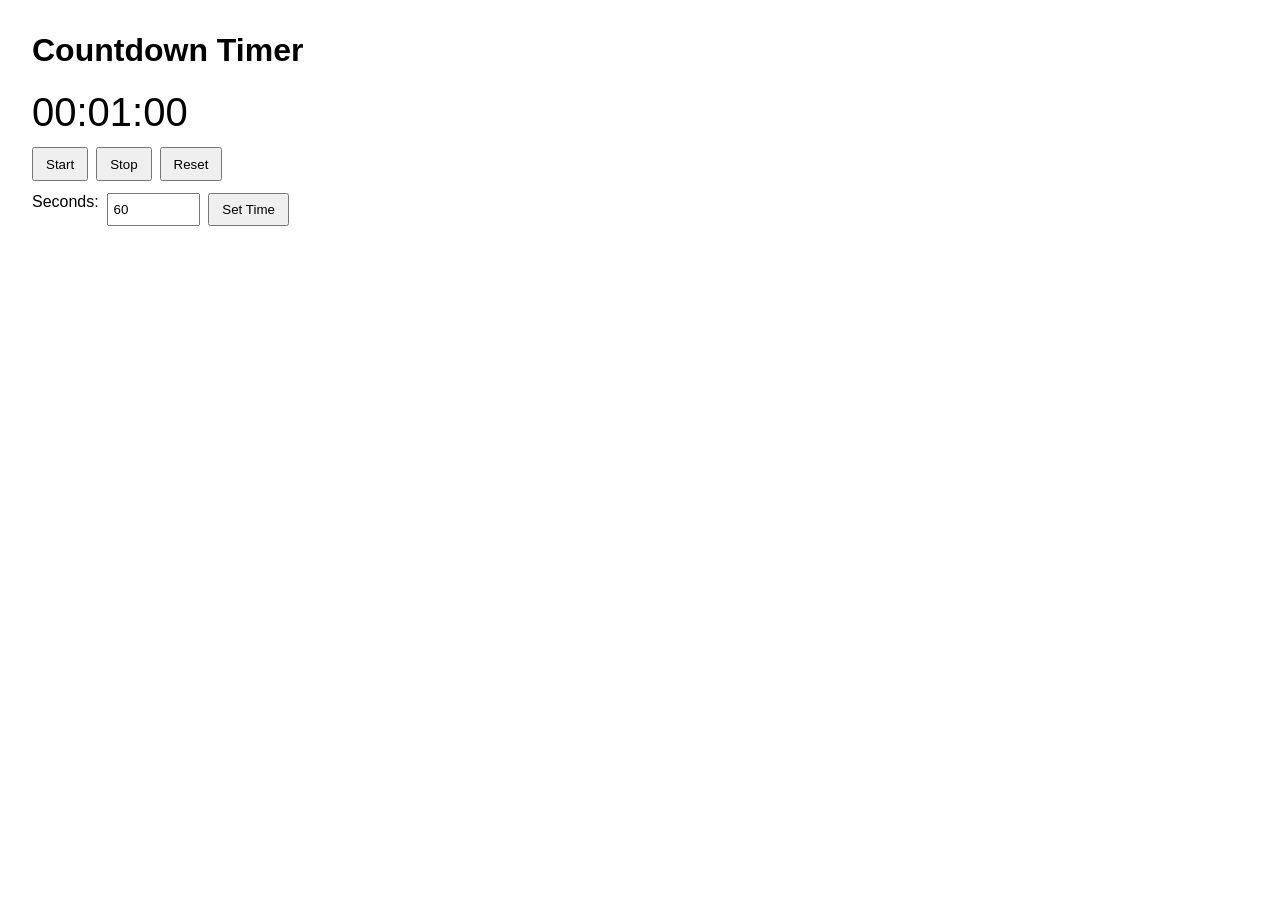
==== index.html @ 99c47308 "Rewrite repo to single HTML countdown timer Agent-Logs-Url: https://github.com/vanmarkic/go-timer/se" ====
<!DOCTYPE html>
<html lang="en">
<head>
  <meta charset="UTF-8">
  <meta name="viewport" content="width=device-width, initial-scale=1.0">
  <title>Countdown Timer</title>
  <style>
    body { font-family: Arial, sans-serif; margin: 2rem; }
    .timer { max-width: 360px; }
    #display { font-size: 2.5rem; margin: 0.75rem 0; font-variant-numeric: tabular-nums; }
    .controls, .set-time { display: flex; gap: 0.5rem; flex-wrap: wrap; margin: 0.75rem 0; }
    input { width: 5rem; padding: 0.3rem; }
    button { padding: 0.45rem 0.75rem; }
  </style>
</head>
<body>
  <main class="timer">
    <h1>Countdown Timer</h1>
    <div id="display" aria-live="polite">00:01:00</div>

    <div class="controls">
      <button id="start" type="button">Start</button>
      <button id="stop" type="button">Stop</button>
      <button id="reset" type="button">Reset</button>
    </div>

    <div class="set-time">
      <label for="seconds">Seconds:</label>
      <input id="seconds" type="number" min="0" step="1" value="60">
      <button id="set" type="button">Set Time</button>
    </div>
  </main>

  <script>
    (() => {
      const display = document.getElementById('display');
      const secondsInput = document.getElementById('seconds');
      const startBtn = document.getElementById('start');
      const stopBtn = document.getElementById('stop');
      const resetBtn = document.getElementById('reset');
      const setBtn = document.getElementById('set');

      let durationSeconds = 60;
      let remainingMs = durationSeconds * 1000;
      let running = false;
      let endTime = 0;
      let intervalId = null;

      function pad(n) {
        return String(n).padStart(2, '0');
      }

      function format(totalSeconds) {
        const s = Math.max(0, totalSeconds | 0);
        const h = Math.floor(s / 3600);
        const m = Math.floor((s % 3600) / 60);
        const sec = s % 60;
        return `${pad(h)}:${pad(m)}:${pad(sec)}`;
      }

      function render(ms) {
        display.textContent = format(Math.ceil(ms / 1000));
      }

      function stopTicker() {
        if (intervalId !== null) {
          clearInterval(intervalId);
          intervalId = null;
        }
      }

      function tick() {
        if (!running) return;
        const msLeft = Math.max(0, endTime - Date.now());
        remainingMs = msLeft;
        render(remainingMs);

        if (msLeft === 0) {
          running = false;
          stopTicker();
        }
      }

      function start() {
        if (running || remainingMs <= 0) return;
        running = true;
        endTime = Date.now() + remainingMs;
        stopTicker();
        tick();
        intervalId = setInterval(tick, 250);
      }

      function stop() {
        if (!running) return;
        remainingMs = Math.max(0, endTime - Date.now());
        running = false;
        stopTicker();
        render(remainingMs);
      }

      function reset() {
        running = false;
        stopTicker();
        remainingMs = durationSeconds * 1000;
        render(remainingMs);
      }

      function setTime() {
        const parsed = Number.parseInt(secondsInput.value, 10);
        const nextSeconds = Number.isFinite(parsed) ? Math.max(0, parsed) : 0;
        durationSeconds = nextSeconds;
        running = false;
        stopTicker();
        remainingMs = durationSeconds * 1000;
        render(remainingMs);
      }

      startBtn.addEventListener('click', start);
      stopBtn.addEventListener('click', stop);
      resetBtn.addEventListener('click', reset);
      setBtn.addEventListener('click', setTime);

      render(remainingMs);
    })();
  </script>
</body>
</html>
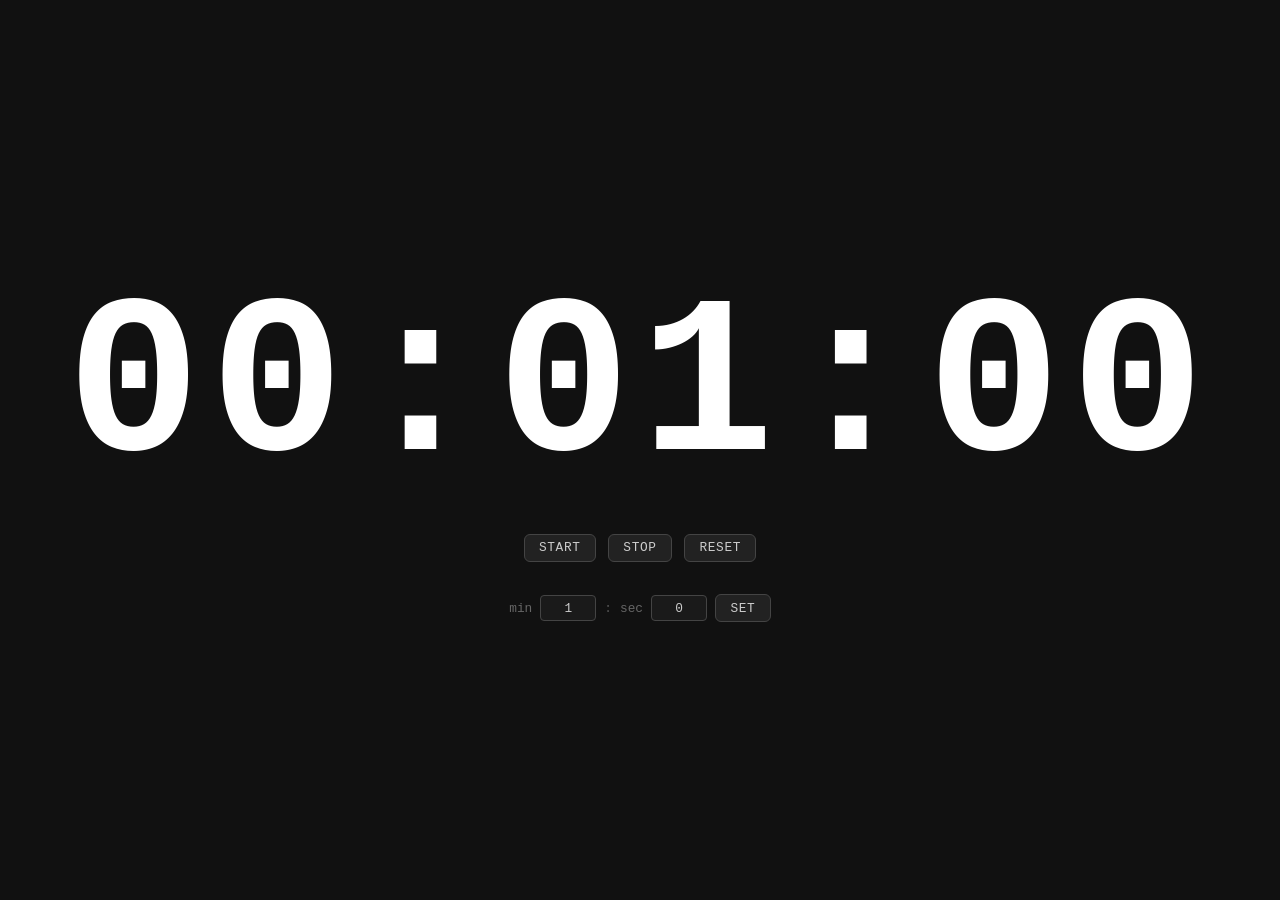
==== commit 3ade1f6d: "Restyle: fullscreen dark bg, large display, small buttons, min+sec inputs Agent-Logs-Url: https://gi" ====
--- a/index.html
+++ b/index.html
@@ -5,80 +5,148 @@
   <meta name="viewport" content="width=device-width, initial-scale=1.0">
   <title>Countdown Timer</title>
   <style>
-    body { font-family: Arial, sans-serif; margin: 2rem; }
-    .timer { max-width: 360px; }
-    #display { font-size: 2.5rem; margin: 0.75rem 0; font-variant-numeric: tabular-nums; }
-    .controls, .set-time { display: flex; gap: 0.5rem; flex-wrap: wrap; margin: 0.75rem 0; }
-    input { width: 5rem; padding: 0.3rem; }
-    button { padding: 0.45rem 0.75rem; }
+    *, *::before, *::after { box-sizing: border-box; margin: 0; padding: 0; }
+
+    body {
+      width: 100vw;
+      height: 100vh;
+      overflow: hidden;
+      display: flex;
+      align-items: center;
+      justify-content: center;
+      background: #111;
+      color: #eee;
+      font-family: ui-monospace, "Courier New", monospace;
+    }
+
+    main {
+      display: flex;
+      flex-direction: column;
+      align-items: center;
+      gap: 2rem;
+    }
+
+    #display {
+      font-size: clamp(5rem, 20vw, 14rem);
+      font-weight: 700;
+      letter-spacing: 0.04em;
+      font-variant-numeric: tabular-nums;
+      line-height: 1;
+      color: #fff;
+    }
+
+    #display.done { color: #4ade80; }
+
+    .controls {
+      display: flex;
+      gap: 0.75rem;
+    }
+
+    button {
+      font-family: inherit;
+      font-size: 0.8rem;
+      padding: 0.35rem 0.9rem;
+      border-radius: 6px;
+      border: 1px solid #444;
+      background: #222;
+      color: #ccc;
+      cursor: pointer;
+      letter-spacing: 0.05em;
+      text-transform: uppercase;
+    }
+
+    button:hover { background: #333; color: #fff; }
+    button:active { background: #1a1a1a; }
+
+    .set-time {
+      display: flex;
+      align-items: center;
+      gap: 0.5rem;
+      font-size: 0.8rem;
+      color: #888;
+    }
+
+    .set-time label { color: #666; }
+
+    .set-time input {
+      width: 3.5rem;
+      padding: 0.3rem 0.4rem;
+      font-family: inherit;
+      font-size: 0.8rem;
+      text-align: center;
+      background: #1a1a1a;
+      border: 1px solid #444;
+      border-radius: 4px;
+      color: #ccc;
+      -moz-appearance: textfield;
+    }
+
+    .set-time input::-webkit-outer-spin-button,
+    .set-time input::-webkit-inner-spin-button { -webkit-appearance: none; }
+
+    .set-time span { color: #555; }
   </style>
 </head>
 <body>
-  <main class="timer">
-    <h1>Countdown Timer</h1>
+  <main>
     <div id="display" aria-live="polite">00:01:00</div>
 
     <div class="controls">
       <button id="start" type="button">Start</button>
-      <button id="stop" type="button">Stop</button>
+      <button id="stop"  type="button">Stop</button>
       <button id="reset" type="button">Reset</button>
     </div>
 
     <div class="set-time">
-      <label for="seconds">Seconds:</label>
-      <input id="seconds" type="number" min="0" step="1" value="60">
-      <button id="set" type="button">Set Time</button>
+      <label for="in-m">min</label>
+      <input id="in-m" type="number" min="0" max="99" value="1" inputmode="numeric">
+      <span>:</span>
+      <label for="in-s">sec</label>
+      <input id="in-s" type="number" min="0" max="59" value="0" inputmode="numeric">
+      <button id="set" type="button">Set</button>
     </div>
   </main>
 
   <script>
     (() => {
-      const display = document.getElementById('display');
-      const secondsInput = document.getElementById('seconds');
+      const display  = document.getElementById('display');
+      const inM      = document.getElementById('in-m');
+      const inS      = document.getElementById('in-s');
       const startBtn = document.getElementById('start');
-      const stopBtn = document.getElementById('stop');
+      const stopBtn  = document.getElementById('stop');
       const resetBtn = document.getElementById('reset');
-      const setBtn = document.getElementById('set');
+      const setBtn   = document.getElementById('set');
 
-      let durationSeconds = 60;
-      let remainingMs = durationSeconds * 1000;
+      let durationMs = 60_000;
+      let remainingMs = durationMs;
       let running = false;
       let endTime = 0;
       let intervalId = null;
 
-      function pad(n) {
-        return String(n).padStart(2, '0');
-      }
+      function pad(n) { return String(n).padStart(2, '0'); }
 
-      function format(totalSeconds) {
-        const s = Math.max(0, totalSeconds | 0);
+      function format(ms) {
+        const s = Math.max(0, Math.ceil(ms / 1000));
         const h = Math.floor(s / 3600);
         const m = Math.floor((s % 3600) / 60);
         const sec = s % 60;
         return `${pad(h)}:${pad(m)}:${pad(sec)}`;
       }
 
-      function render(ms) {
-        display.textContent = format(Math.ceil(ms / 1000));
+      function render() {
+        display.textContent = format(remainingMs);
+        display.classList.toggle('done', remainingMs <= 0 && !running && durationMs > 0);
       }
 
       function stopTicker() {
-        if (intervalId !== null) {
-          clearInterval(intervalId);
-          intervalId = null;
-        }
+        if (intervalId !== null) { clearInterval(intervalId); intervalId = null; }
       }
 
       function tick() {
         if (!running) return;
-        const msLeft = Math.max(0, endTime - Date.now());
-        remainingMs = msLeft;
-        render(remainingMs);
-
-        if (msLeft === 0) {
-          running = false;
-          stopTicker();
-        }
+        remainingMs = Math.max(0, endTime - Date.now());
+        render();
+        if (remainingMs <= 0) { running = false; stopTicker(); }
       }
 
       function start() {
@@ -87,7 +155,7 @@
         endTime = Date.now() + remainingMs;
         stopTicker();
         tick();
-        intervalId = setInterval(tick, 250);
+        intervalId = setInterval(tick, 1000);
       }
 
       function stop() {
@@ -95,24 +163,24 @@
         remainingMs = Math.max(0, endTime - Date.now());
         running = false;
         stopTicker();
-        render(remainingMs);
+        render();
       }
 
       function reset() {
         running = false;
         stopTicker();
-        remainingMs = durationSeconds * 1000;
-        render(remainingMs);
+        remainingMs = durationMs;
+        render();
       }
 
       function setTime() {
-        const parsed = Number.parseInt(secondsInput.value, 10);
-        const nextSeconds = Number.isFinite(parsed) ? Math.max(0, parsed) : 0;
-        durationSeconds = nextSeconds;
+        const m = Math.max(0, parseInt(inM.value || '0', 10));
+        const s = Math.max(0, Math.min(59, parseInt(inS.value || '0', 10)));
+        durationMs = (m * 60 + s) * 1000;
         running = false;
         stopTicker();
-        remainingMs = durationSeconds * 1000;
-        render(remainingMs);
+        remainingMs = durationMs;
+        render();
       }
 
       startBtn.addEventListener('click', start);
@@ -120,7 +188,7 @@
       resetBtn.addEventListener('click', reset);
       setBtn.addEventListener('click', setTime);
 
-      render(remainingMs);
+      render();
     })();
   </script>
 </body>
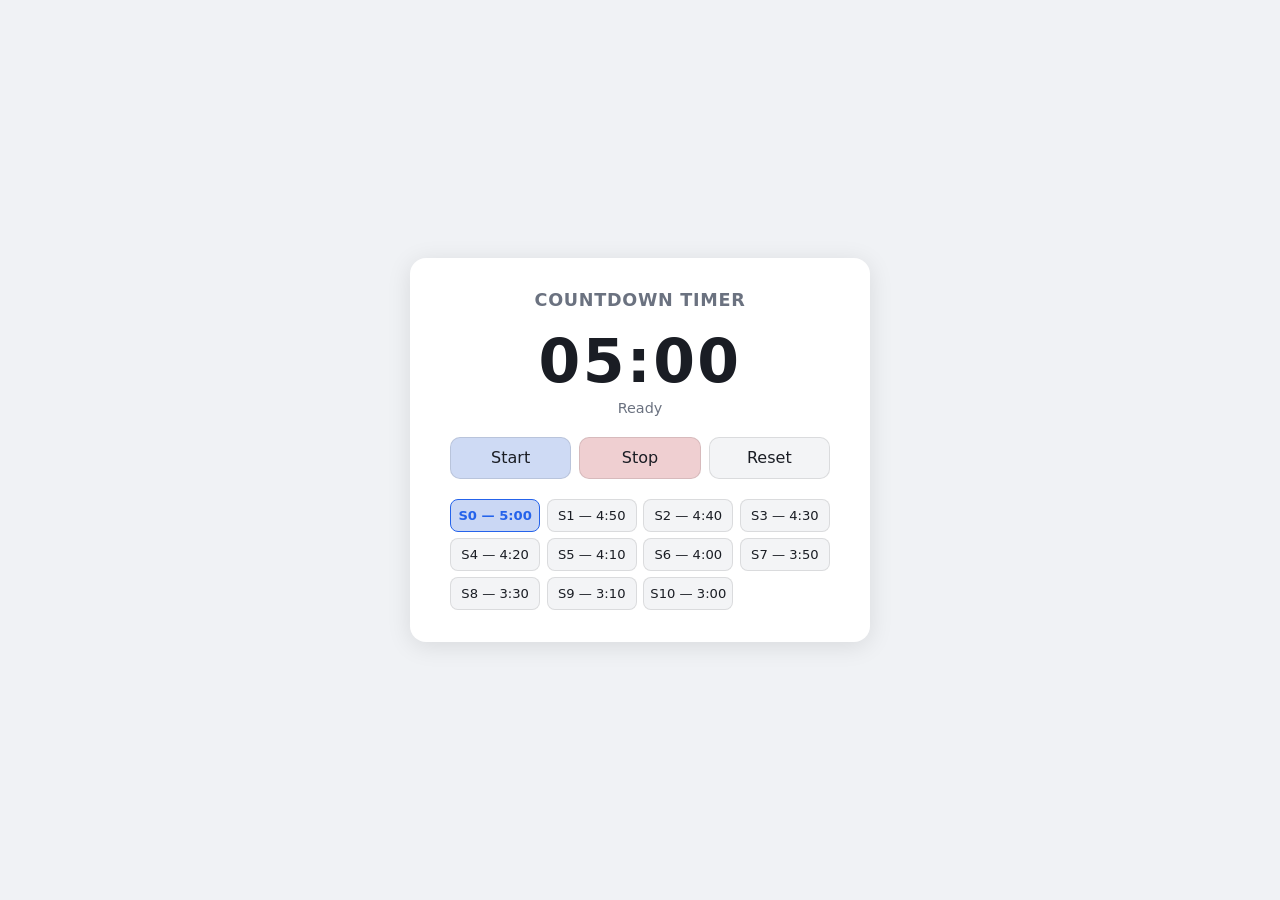
==== commit 7bedbe8e: "feat: remove Go server — pure HTML/CSS/JS app" ====
--- a/index.html
+++ b/index.html
@@ -1,195 +1,38 @@
 <!DOCTYPE html>
 <html lang="en">
 <head>
-  <meta charset="UTF-8">
-  <meta name="viewport" content="width=device-width, initial-scale=1.0">
-  <title>Countdown Timer</title>
-  <style>
-    *, *::before, *::after { box-sizing: border-box; margin: 0; padding: 0; }
-
-    body {
-      width: 100vw;
-      height: 100vh;
-      overflow: hidden;
-      display: flex;
-      align-items: center;
-      justify-content: center;
-      background: #111;
-      color: #eee;
-      font-family: ui-monospace, "Courier New", monospace;
-    }
-
-    main {
-      display: flex;
-      flex-direction: column;
-      align-items: center;
-      gap: 2rem;
-    }
-
-    #display {
-      font-size: clamp(5rem, 20vw, 14rem);
-      font-weight: 700;
-      letter-spacing: 0.04em;
-      font-variant-numeric: tabular-nums;
-      line-height: 1;
-      color: #fff;
-    }
-
-    #display.done { color: #4ade80; }
-
-    .controls {
-      display: flex;
-      gap: 0.75rem;
-    }
-
-    button {
-      font-family: inherit;
-      font-size: 0.8rem;
-      padding: 0.35rem 0.9rem;
-      border-radius: 6px;
-      border: 1px solid #444;
-      background: #222;
-      color: #ccc;
-      cursor: pointer;
-      letter-spacing: 0.05em;
-      text-transform: uppercase;
-    }
-
-    button:hover { background: #333; color: #fff; }
-    button:active { background: #1a1a1a; }
-
-    .set-time {
-      display: flex;
-      align-items: center;
-      gap: 0.5rem;
-      font-size: 0.8rem;
-      color: #888;
-    }
-
-    .set-time label { color: #666; }
-
-    .set-time input {
-      width: 3.5rem;
-      padding: 0.3rem 0.4rem;
-      font-family: inherit;
-      font-size: 0.8rem;
-      text-align: center;
-      background: #1a1a1a;
-      border: 1px solid #444;
-      border-radius: 4px;
-      color: #ccc;
-      -moz-appearance: textfield;
-    }
-
-    .set-time input::-webkit-outer-spin-button,
-    .set-time input::-webkit-inner-spin-button { -webkit-appearance: none; }
-
-    .set-time span { color: #555; }
-  </style>
+    <meta charset="UTF-8">
+    <meta name="viewport" content="width=device-width, initial-scale=1.0">
+    <title>go-timer</title>
+    <link rel="stylesheet" href="style.css">
 </head>
 <body>
-  <main>
-    <div id="display" aria-live="polite">00:01:00</div>
+    <main class="app">
+        <h1>Countdown Timer</h1>
+        <div id="display" class="display" aria-live="polite">05:00</div>
+        <div id="status" class="status">Ready</div>
 
-    <div class="controls">
-      <button id="start" type="button">Start</button>
-      <button id="stop"  type="button">Stop</button>
-      <button id="reset" type="button">Reset</button>
-    </div>
+        <div class="controls">
+            <button id="btn-start" type="button">Start</button>
+            <button id="btn-stop" type="button">Stop</button>
+            <button id="btn-reset" type="button">Reset</button>
+        </div>
 
-    <div class="set-time">
-      <label for="in-m">min</label>
-      <input id="in-m" type="number" min="0" max="99" value="1" inputmode="numeric">
-      <span>:</span>
-      <label for="in-s">sec</label>
-      <input id="in-s" type="number" min="0" max="59" value="0" inputmode="numeric">
-      <button id="set" type="button">Set</button>
-    </div>
-  </main>
+        <div class="presets" role="group" aria-label="Preset durations">
+            <button class="preset-btn active" type="button" data-seconds="300">S0 — 5:00</button>
+            <button class="preset-btn" type="button" data-seconds="290">S1 — 4:50</button>
+            <button class="preset-btn" type="button" data-seconds="280">S2 — 4:40</button>
+            <button class="preset-btn" type="button" data-seconds="270">S3 — 4:30</button>
+            <button class="preset-btn" type="button" data-seconds="260">S4 — 4:20</button>
+            <button class="preset-btn" type="button" data-seconds="250">S5 — 4:10</button>
+            <button class="preset-btn" type="button" data-seconds="240">S6 — 4:00</button>
+            <button class="preset-btn" type="button" data-seconds="230">S7 — 3:50</button>
+            <button class="preset-btn" type="button" data-seconds="210">S8 — 3:30</button>
+            <button class="preset-btn" type="button" data-seconds="190">S9 — 3:10</button>
+            <button class="preset-btn" type="button" data-seconds="180">S10 — 3:00</button>
+        </div>
+    </main>
 
-  <script>
-    (() => {
-      const display  = document.getElementById('display');
-      const inM      = document.getElementById('in-m');
-      const inS      = document.getElementById('in-s');
-      const startBtn = document.getElementById('start');
-      const stopBtn  = document.getElementById('stop');
-      const resetBtn = document.getElementById('reset');
-      const setBtn   = document.getElementById('set');
-
-      let durationMs = 60_000;
-      let remainingMs = durationMs;
-      let running = false;
-      let endTime = 0;
-      let intervalId = null;
-
-      function pad(n) { return String(n).padStart(2, '0'); }
-
-      function format(ms) {
-        const s = Math.max(0, Math.ceil(ms / 1000));
-        const h = Math.floor(s / 3600);
-        const m = Math.floor((s % 3600) / 60);
-        const sec = s % 60;
-        return `${pad(h)}:${pad(m)}:${pad(sec)}`;
-      }
-
-      function render() {
-        display.textContent = format(remainingMs);
-        display.classList.toggle('done', remainingMs <= 0 && !running && durationMs > 0);
-      }
-
-      function stopTicker() {
-        if (intervalId !== null) { clearInterval(intervalId); intervalId = null; }
-      }
-
-      function tick() {
-        if (!running) return;
-        remainingMs = Math.max(0, endTime - Date.now());
-        render();
-        if (remainingMs <= 0) { running = false; stopTicker(); }
-      }
-
-      function start() {
-        if (running || remainingMs <= 0) return;
-        running = true;
-        endTime = Date.now() + remainingMs;
-        stopTicker();
-        tick();
-        intervalId = setInterval(tick, 1000);
-      }
-
-      function stop() {
-        if (!running) return;
-        remainingMs = Math.max(0, endTime - Date.now());
-        running = false;
-        stopTicker();
-        render();
-      }
-
-      function reset() {
-        running = false;
-        stopTicker();
-        remainingMs = durationMs;
-        render();
-      }
-
-      function setTime() {
-        const m = Math.max(0, parseInt(inM.value || '0', 10));
-        const s = Math.max(0, Math.min(59, parseInt(inS.value || '0', 10)));
-        durationMs = (m * 60 + s) * 1000;
-        running = false;
-        stopTicker();
-        remainingMs = durationMs;
-        render();
-      }
-
-      startBtn.addEventListener('click', start);
-      stopBtn.addEventListener('click', stop);
-      resetBtn.addEventListener('click', reset);
-      setBtn.addEventListener('click', setTime);
-
-      render();
-    })();
-  </script>
+    <script src="app.js"></script>
 </body>
 </html>
--- a/style.css
+++ b/style.css
@@ -0,0 +1,138 @@
+:root {
+    color-scheme: light;
+    --bg: #f0f2f5;
+    --panel: #ffffff;
+    --fg: #1a1d24;
+    --muted: #6b7280;
+    --accent: #2563eb;
+    --danger: #dc2626;
+    --ok: #16a34a;
+}
+
+* { box-sizing: border-box; }
+
+body {
+    margin: 0;
+    min-height: 100vh;
+    display: flex;
+    align-items: center;
+    justify-content: center;
+    font-family: ui-sans-serif, system-ui, -apple-system, "Segoe UI", Roboto, sans-serif;
+    background: var(--bg);
+    color: var(--fg);
+}
+
+.app {
+    background: var(--panel);
+    padding: 2rem 2.5rem;
+    border-radius: 16px;
+    box-shadow: 0 4px 24px rgba(0,0,0,.10);
+    width: min(460px, 92vw);
+    text-align: center;
+}
+
+h1 {
+    margin: 0 0 1rem;
+    font-size: 1.1rem;
+    letter-spacing: .04em;
+    color: var(--muted);
+    text-transform: uppercase;
+}
+
+.display {
+    font-variant-numeric: tabular-nums;
+    font-size: 3.75rem;
+    font-weight: 600;
+    margin: .25rem 0;
+    letter-spacing: .04em;
+}
+
+.display.finished { color: var(--ok); }
+
+.status {
+    color: var(--muted);
+    font-size: .9rem;
+    margin-bottom: 1.25rem;
+    min-height: 1.2em;
+}
+
+.controls {
+    display: grid;
+    grid-template-columns: repeat(3, 1fr);
+    gap: .5rem;
+    margin-bottom: 1.25rem;
+}
+
+button {
+    font: inherit;
+    padding: .65rem .9rem;
+    border-radius: 10px;
+    border: 1px solid rgba(0,0,0,.10);
+    background: #f3f4f6;
+    color: var(--fg);
+    cursor: pointer;
+    transition: background .15s ease, transform .05s ease;
+}
+
+button:hover { background: #e5e7eb; }
+button:active { transform: translateY(1px); }
+button:focus-visible { outline: 2px solid var(--accent); outline-offset: 2px; }
+
+#btn-start { background: color-mix(in srgb, var(--accent) 18%, #f3f4f6); }
+#btn-start:hover { background: color-mix(in srgb, var(--accent) 30%, #f3f4f6); }
+
+#btn-stop { background: color-mix(in srgb, var(--danger) 18%, #f3f4f6); }
+#btn-stop:hover { background: color-mix(in srgb, var(--danger) 30%, #f3f4f6); }
+
+.presets {
+    display: grid;
+    grid-template-columns: repeat(4, 1fr);
+    gap: .4rem;
+    margin-top: 1.25rem;
+}
+
+.presets button {
+    padding: .5rem .3rem;
+    font-size: .82rem;
+    border-radius: 8px;
+}
+
+.presets button.active {
+    background: color-mix(in srgb, var(--accent) 20%, #f3f4f6);
+    border-color: var(--accent);
+    color: var(--accent);
+    font-weight: 600;
+}
+
+.set-form {
+    display: grid;
+    grid-template-columns: repeat(3, 1fr) auto;
+    gap: .5rem;
+    align-items: end;
+}
+
+.set-form label {
+    display: flex;
+    flex-direction: column;
+    gap: .25rem;
+    font-size: .75rem;
+    color: var(--muted);
+}
+
+.set-form input {
+    font: inherit;
+    padding: .55rem .5rem;
+    border-radius: 8px;
+    border: 1px solid rgba(0,0,0,.10);
+    background: #f9fafb;
+    color: var(--fg);
+    text-align: center;
+    width: 100%;
+    -moz-appearance: textfield;
+}
+
+.set-form input::-webkit-outer-spin-button,
+.set-form input::-webkit-inner-spin-button {
+    -webkit-appearance: none;
+    margin: 0;
+}
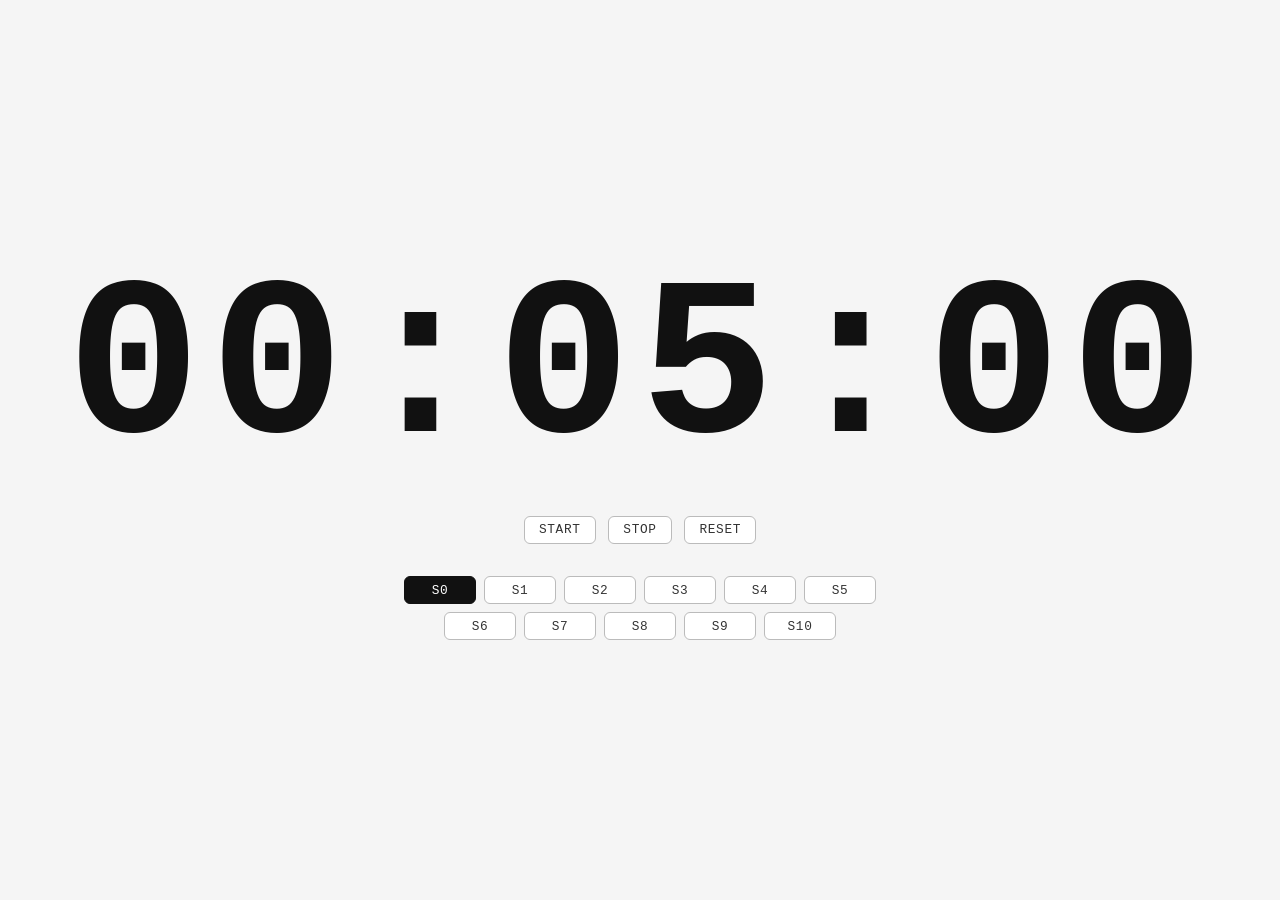
==== commit 0cbf83ac: "Switch to light mode and replace manual input with preset buttons S0–S10" ====
--- a/index.html
+++ b/index.html
@@ -1,38 +1,203 @@
 <!DOCTYPE html>
 <html lang="en">
 <head>
-    <meta charset="UTF-8">
-    <meta name="viewport" content="width=device-width, initial-scale=1.0">
-    <title>go-timer</title>
-    <link rel="stylesheet" href="style.css">
+  <meta charset="UTF-8">
+  <meta name="viewport" content="width=device-width, initial-scale=1.0">
+  <title>Countdown Timer</title>
+  <style>
+    *, *::before, *::after { box-sizing: border-box; margin: 0; padding: 0; }
+
+    body {
+      width: 100vw;
+      height: 100vh;
+      overflow: hidden;
+      display: flex;
+      align-items: center;
+      justify-content: center;
+      background: #f5f5f5;
+      color: #111;
+      font-family: ui-monospace, "Courier New", monospace;
+    }
+
+    main {
+      display: flex;
+      flex-direction: column;
+      align-items: center;
+      gap: 2rem;
+    }
+
+    #display {
+      font-size: clamp(5rem, 20vw, 14rem);
+      font-weight: 700;
+      letter-spacing: 0.04em;
+      font-variant-numeric: tabular-nums;
+      line-height: 1;
+      color: #111;
+    }
+
+    #display.done { color: #16a34a; }
+
+    .controls {
+      display: flex;
+      gap: 0.75rem;
+    }
+
+    button {
+      font-family: inherit;
+      font-size: 0.8rem;
+      padding: 0.35rem 0.9rem;
+      border-radius: 6px;
+      border: 1px solid #bbb;
+      background: #fff;
+      color: #333;
+      cursor: pointer;
+      letter-spacing: 0.05em;
+      text-transform: uppercase;
+    }
+
+    button:hover { background: #e8e8e8; color: #000; }
+    button:active { background: #d4d4d4; }
+
+    .presets {
+      display: flex;
+      flex-wrap: wrap;
+      gap: 0.5rem;
+      justify-content: center;
+      max-width: 32rem;
+    }
+
+    .presets button {
+      min-width: 4.5rem;
+    }
+
+    .presets button.active {
+      background: #111;
+      color: #fff;
+      border-color: #111;
+    }
+  </style>
 </head>
 <body>
-    <main class="app">
-        <h1>Countdown Timer</h1>
-        <div id="display" class="display" aria-live="polite">05:00</div>
-        <div id="status" class="status">Ready</div>
-
-        <div class="controls">
-            <button id="btn-start" type="button">Start</button>
-            <button id="btn-stop" type="button">Stop</button>
-            <button id="btn-reset" type="button">Reset</button>
-        </div>
-
-        <div class="presets" role="group" aria-label="Preset durations">
-            <button class="preset-btn active" type="button" data-seconds="300">S0 — 5:00</button>
-            <button class="preset-btn" type="button" data-seconds="290">S1 — 4:50</button>
-            <button class="preset-btn" type="button" data-seconds="280">S2 — 4:40</button>
-            <button class="preset-btn" type="button" data-seconds="270">S3 — 4:30</button>
-            <button class="preset-btn" type="button" data-seconds="260">S4 — 4:20</button>
-            <button class="preset-btn" type="button" data-seconds="250">S5 — 4:10</button>
-            <button class="preset-btn" type="button" data-seconds="240">S6 — 4:00</button>
-            <button class="preset-btn" type="button" data-seconds="230">S7 — 3:50</button>
-            <button class="preset-btn" type="button" data-seconds="210">S8 — 3:30</button>
-            <button class="preset-btn" type="button" data-seconds="190">S9 — 3:10</button>
-            <button class="preset-btn" type="button" data-seconds="180">S10 — 3:00</button>
-        </div>
-    </main>
-
-    <script src="app.js"></script>
+  <main>
+    <div id="display" aria-live="polite">00:05:00</div>
+
+    <div class="controls">
+      <button id="start" type="button">Start</button>
+      <button id="stop"  type="button">Stop</button>
+      <button id="reset" type="button">Reset</button>
+    </div>
+
+    <div class="presets" id="presets"></div>
+  </main>
+
+  <script>
+    (() => {
+      const PRESETS = [
+        { label: 'S0',  ms: 5*60*1000 },
+        { label: 'S1',  ms: (4*60+50)*1000 },
+        { label: 'S2',  ms: (4*60+40)*1000 },
+        { label: 'S3',  ms: (4*60+30)*1000 },
+        { label: 'S4',  ms: (4*60+20)*1000 },
+        { label: 'S5',  ms: (4*60+10)*1000 },
+        { label: 'S6',  ms: 4*60*1000 },
+        { label: 'S7',  ms: (3*60+50)*1000 },
+        { label: 'S8',  ms: (3*60+30)*1000 },
+        { label: 'S9',  ms: (3*60+10)*1000 },
+        { label: 'S10', ms: 3*60*1000 },
+      ];
+
+      const display    = document.getElementById('display');
+      const startBtn   = document.getElementById('start');
+      const stopBtn    = document.getElementById('stop');
+      const resetBtn   = document.getElementById('reset');
+      const presetsDiv = document.getElementById('presets');
+
+      let durationMs  = PRESETS[0].ms;
+      let remainingMs = durationMs;
+      let running     = false;
+      let endTime     = 0;
+      let intervalId  = null;
+      let activePresetBtn = null;
+
+      function pad(n) { return String(n).padStart(2, '0'); }
+
+      function format(ms) {
+        const s = Math.max(0, Math.ceil(ms / 1000));
+        const h = Math.floor(s / 3600);
+        const m = Math.floor((s % 3600) / 60);
+        const sec = s % 60;
+        return `${pad(h)}:${pad(m)}:${pad(sec)}`;
+      }
+
+      function render() {
+        display.textContent = format(remainingMs);
+        display.classList.toggle('done', remainingMs <= 0 && !running && durationMs > 0);
+      }
+
+      function stopTicker() {
+        if (intervalId !== null) { clearInterval(intervalId); intervalId = null; }
+      }
+
+      function tick() {
+        if (!running) return;
+        remainingMs = Math.max(0, endTime - Date.now());
+        render();
+        if (remainingMs <= 0) { running = false; stopTicker(); }
+      }
+
+      function start() {
+        if (running || remainingMs <= 0) return;
+        running = true;
+        endTime = Date.now() + remainingMs;
+        stopTicker();
+        tick();
+        intervalId = setInterval(tick, 1000);
+      }
+
+      function stop() {
+        if (!running) return;
+        remainingMs = Math.max(0, endTime - Date.now());
+        running = false;
+        stopTicker();
+        render();
+      }
+
+      function reset() {
+        running = false;
+        stopTicker();
+        remainingMs = durationMs;
+        render();
+      }
+
+      function applyPreset(ms, btn) {
+        durationMs  = ms;
+        running     = false;
+        stopTicker();
+        remainingMs = durationMs;
+        render();
+        if (activePresetBtn) activePresetBtn.classList.remove('active');
+        btn.classList.add('active');
+        activePresetBtn = btn;
+      }
+
+      PRESETS.forEach(({ label, ms }) => {
+        const btn = document.createElement('button');
+        btn.type = 'button';
+        btn.textContent = label;
+        btn.addEventListener('click', () => applyPreset(ms, btn));
+        presetsDiv.appendChild(btn);
+        if (ms === PRESETS[0].ms && !activePresetBtn) {
+          btn.classList.add('active');
+          activePresetBtn = btn;
+        }
+      });
+
+      startBtn.addEventListener('click', start);
+      stopBtn.addEventListener('click', stop);
+      resetBtn.addEventListener('click', reset);
+
+      render();
+    })();
+  </script>
 </body>
 </html>
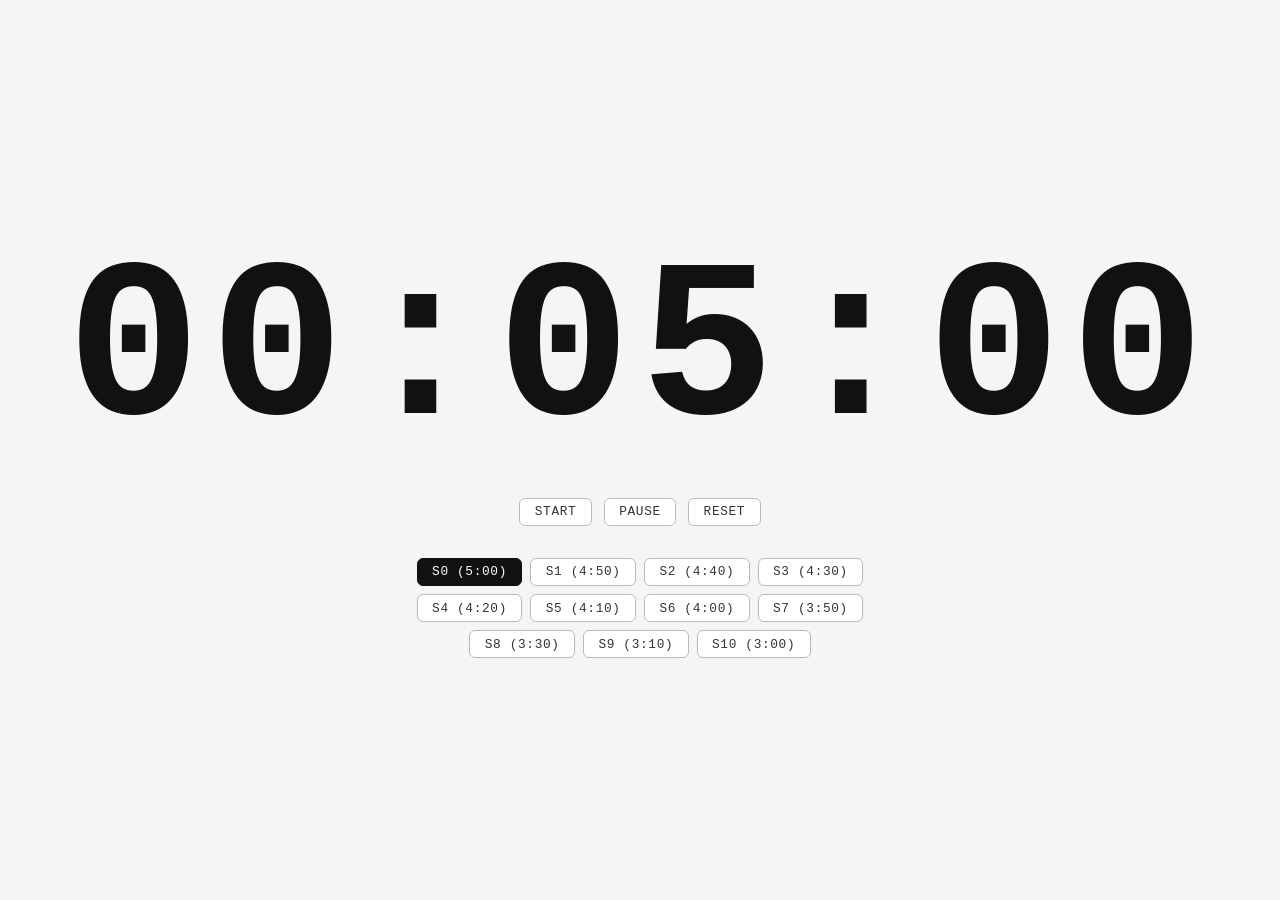
==== commit 8fd9db8d: "fix bug" ====
--- a/index.html
+++ b/index.html
@@ -1,7 +1,7 @@
 <!DOCTYPE html>
-<html lang="en">
-<head>
-  <meta charset="UTF-8">
+<!-- saved from url=(0037)https://vanmarkic.github.io/go-timer/ -->
+<html lang="en"><head><meta http-equiv="Content-Type" content="text/html; charset=UTF-8">
+  
   <meta name="viewport" content="width=device-width, initial-scale=1.0">
   <title>Countdown Timer</title>
   <style>
@@ -83,7 +83,7 @@
 
     <div class="controls">
       <button id="start" type="button">Start</button>
-      <button id="stop"  type="button">Stop</button>
+      <button id="stop" type="button">Pause</button>
       <button id="reset" type="button">Reset</button>
     </div>
 
@@ -93,24 +93,26 @@
   <script>
     (() => {
       const PRESETS = [
-        { label: 'S0',  ms: 5*60*1000 },
-        { label: 'S1',  ms: (4*60+50)*1000 },
-        { label: 'S2',  ms: (4*60+40)*1000 },
-        { label: 'S3',  ms: (4*60+30)*1000 },
-        { label: 'S4',  ms: (4*60+20)*1000 },
-        { label: 'S5',  ms: (4*60+10)*1000 },
-        { label: 'S6',  ms: 4*60*1000 },
-        { label: 'S7',  ms: (3*60+50)*1000 },
-        { label: 'S8',  ms: (3*60+30)*1000 },
-        { label: 'S9',  ms: (3*60+10)*1000 },
-        { label: 'S10', ms: 3*60*1000 },
+        { label: 'S0 (5:00)',  ms: 5*60*1000 },
+        { label: 'S1 (4:50)',  ms: (4*60+50)*1000 },
+        { label: 'S2 (4:40)',  ms: (4*60+40)*1000 },
+        { label: 'S3 (4:30)',  ms: (4*60+30)*1000 },
+        { label: 'S4 (4:20)',  ms: (4*60+20)*1000 },
+        { label: 'S5 (4:10)',  ms: (4*60+10)*1000 },
+        { label: 'S6 (4:00)',  ms: 4*60*1000 },
+        { label: 'S7 (3:50)',  ms: (3*60+50)*1000 },
+        { label: 'S8 (3:30)',  ms: (3*60+30)*1000 },
+        { label: 'S9 (3:10)',  ms: (3*60+10)*1000 },
+        { label: 'S10 (3:00)', ms: 3*60*1000 },
       ];
 
       const display    = document.getElementById('display');
       const startBtn   = document.getElementById('start');
-      const stopBtn    = document.getElementById('stop');
+      const stopBtn    = document.getElementById('pause');
       const resetBtn   = document.getElementById('reset');
       const presetsDiv = document.getElementById('presets');
+      presetsDiv.innerHTML = '';
+
 
       let durationMs  = PRESETS[0].ms;
       let remainingMs = durationMs;
@@ -199,5 +201,6 @@
       render();
     })();
   </script>
-</body>
-</html>
+
+
+</body></html>
